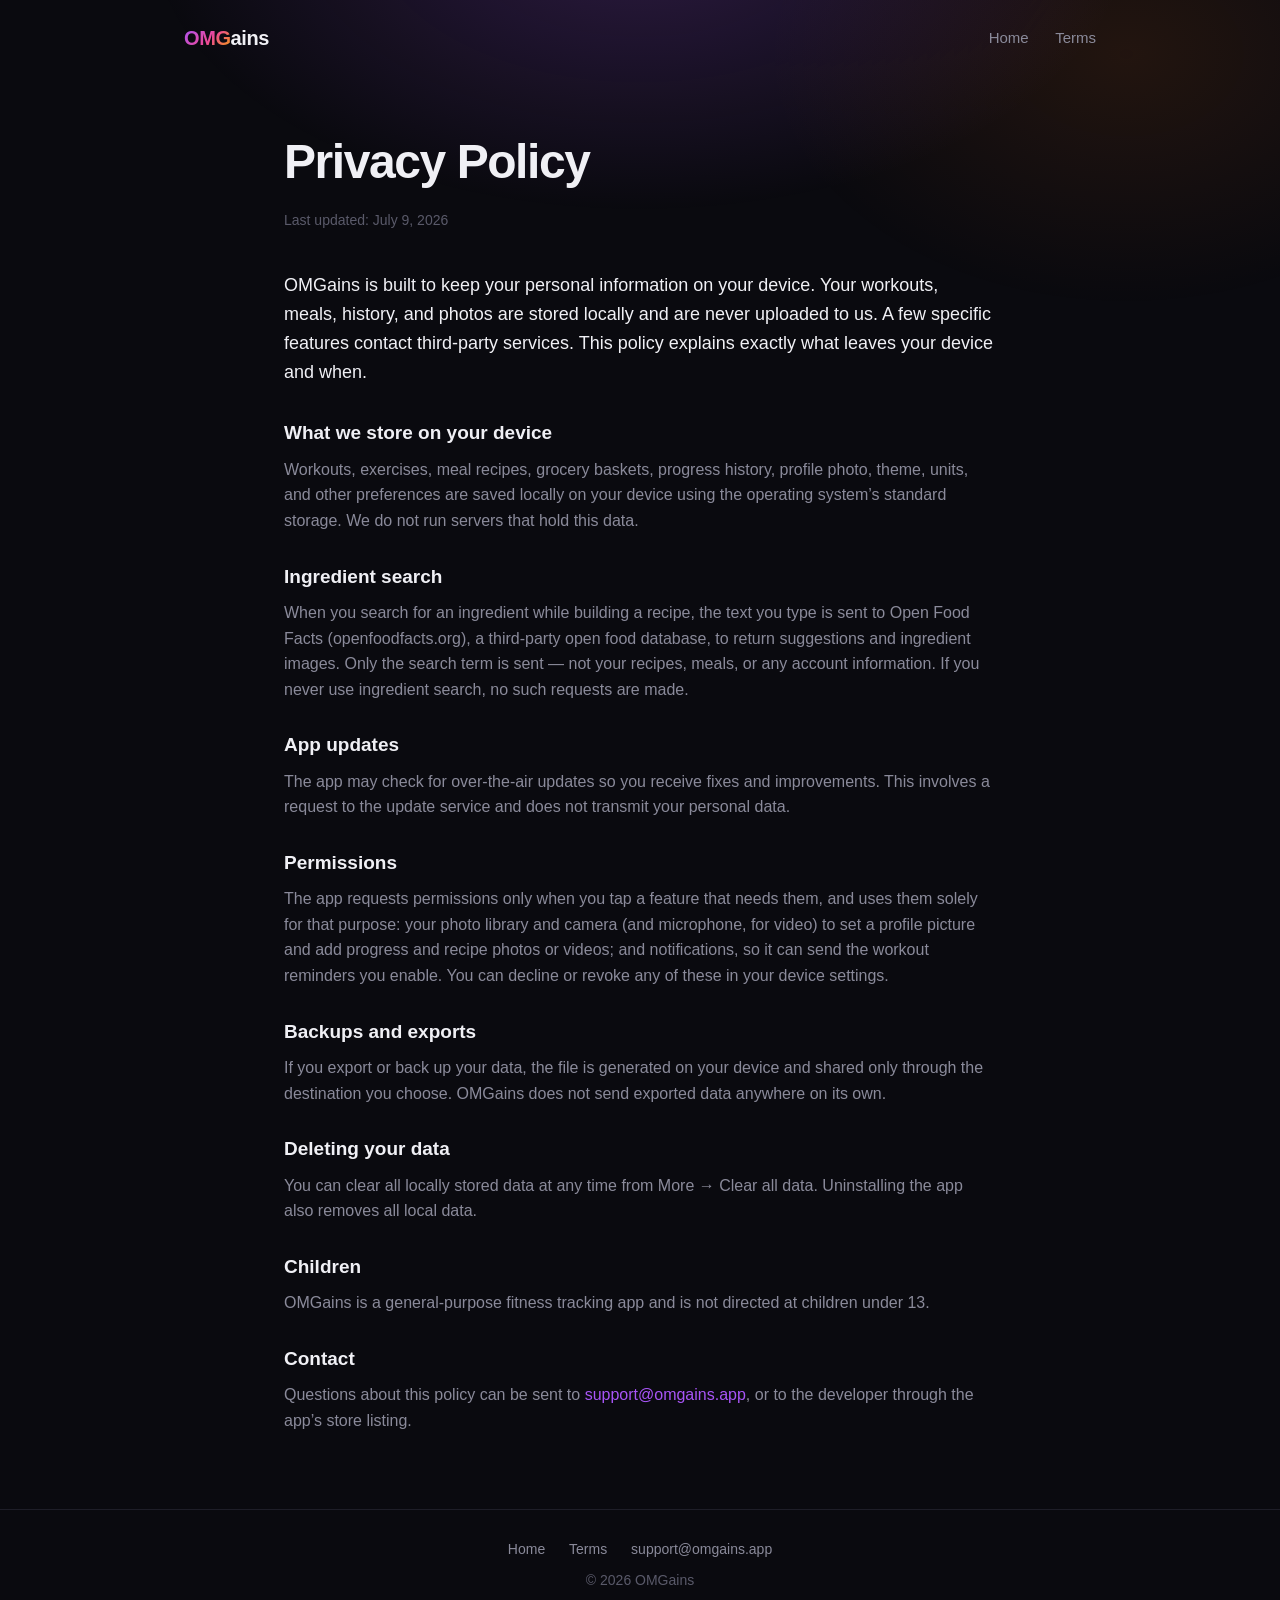
==== privacy.html @ 416c372e "Add OMGains website for GitHub Pages hosting Static site (home, privacy, terms, support) copied from" ====
<!doctype html>
<html lang="en">
<head>
  <meta charset="utf-8">
  <meta name="viewport" content="width=device-width, initial-scale=1">
  <title>Privacy Policy — OMGains</title>
  <meta name="description" content="How OMGains handles your data — in short, it stays on your device.">
  <link rel="icon" href="icon.png">
  <link rel="stylesheet" href="styles.css">
</head>
<body>
  <header class="site-header">
    <a class="brand" href="index.html"><span class="omg">OMG</span>ains</a>
    <nav class="nav">
      <a href="index.html">Home</a>
      <a href="terms.html">Terms</a>
    </nav>
  </header>

  <main class="legal">
    <h1>Privacy Policy</h1>
    <p class="updated">Last updated: July 9, 2026</p>

    <p class="lede">OMGains is built to keep your personal information on your device. Your workouts, meals, history, and photos are stored locally and are never uploaded to us. A few specific features contact third-party services. This policy explains exactly what leaves your device and when.</p>

    <section>
      <h2>What we store on your device</h2>
      <p>Workouts, exercises, meal recipes, grocery baskets, progress history, profile photo, theme, units, and other preferences are saved locally on your device using the operating system’s standard storage. We do not run servers that hold this data.</p>
    </section>

    <section>
      <h2>Ingredient search</h2>
      <p>When you search for an ingredient while building a recipe, the text you type is sent to Open Food Facts (openfoodfacts.org), a third-party open food database, to return suggestions and ingredient images. Only the search term is sent — not your recipes, meals, or any account information. If you never use ingredient search, no such requests are made.</p>
    </section>

    <section>
      <h2>App updates</h2>
      <p>The app may check for over-the-air updates so you receive fixes and improvements. This involves a request to the update service and does not transmit your personal data.</p>
    </section>

    <section>
      <h2>Permissions</h2>
      <p>The app requests permissions only when you tap a feature that needs them, and uses them solely for that purpose: your photo library and camera (and microphone, for video) to set a profile picture and add progress and recipe photos or videos; and notifications, so it can send the workout reminders you enable. You can decline or revoke any of these in your device settings.</p>
    </section>

    <section>
      <h2>Backups and exports</h2>
      <p>If you export or back up your data, the file is generated on your device and shared only through the destination you choose. OMGains does not send exported data anywhere on its own.</p>
    </section>

    <section>
      <h2>Deleting your data</h2>
      <p>You can clear all locally stored data at any time from More → Clear all data. Uninstalling the app also removes all local data.</p>
    </section>

    <section>
      <h2>Children</h2>
      <p>OMGains is a general-purpose fitness tracking app and is not directed at children under 13.</p>
    </section>

    <section>
      <h2>Contact</h2>
      <p>Questions about this policy can be sent to <a href="mailto:support@omgains.app">support@omgains.app</a>, or to the developer through the app’s store listing.</p>
    </section>
  </main>

  <footer class="site-footer">
    <div class="foot-links">
      <a href="index.html">Home</a>
      <a href="terms.html">Terms</a>
      <a href="mailto:support@omgains.app">support@omgains.app</a>
    </div>
    © 2026 OMGains
  </footer>
</body>
</html>
---- styles.css ----
/* OMGains — omgains.app
   Shared styles for the marketing + legal pages.
   Palette mirrors the app (src/theme/palettes.ts): dark #0a0a0f,
   purple accent #a855f7, and the "fire" amber #f59e0b. */

:root {
  --bg: #0a0a0f;
  --surface: #111118;
  --surface-2: #18181f;
  --border: #2a2a35;
  --border-light: #1e1e28;
  --text: #f0f0f5;
  --muted: #8a8a9a;
  --dim: #5a5a6a;
  --accent: #a855f7;
  --accent-deep: #7c3aed;
  --pink: #ec4899;
  --amber: #f59e0b;
  --radius: 18px;
  --maxw: 960px;
  --font: -apple-system, BlinkMacSystemFont, "Segoe UI", Roboto, Helvetica, Arial, sans-serif;
}

* { box-sizing: border-box; }
html { -webkit-text-size-adjust: 100%; }

body {
  margin: 0;
  background: var(--bg);
  color: var(--text);
  font-family: var(--font);
  line-height: 1.6;
  -webkit-font-smoothing: antialiased;
  text-rendering: optimizeLegibility;
}

/* ambient glow behind everything */
body::before {
  content: "";
  position: fixed;
  inset: 0;
  z-index: -1;
  pointer-events: none;
  background:
    radial-gradient(55% 45% at 50% -8%, rgba(168, 85, 247, 0.22), transparent 70%),
    radial-gradient(40% 40% at 88% 6%, rgba(249, 115, 22, 0.10), transparent 70%);
}

a { color: var(--accent); text-decoration: none; }
a:hover { text-decoration: underline; }

.wrap { max-width: var(--maxw); margin: 0 auto; padding: 0 24px; }

/* gradient wordmark accent for the "OMG" */
.omg {
  background: linear-gradient(135deg, var(--accent), var(--pink) 55%, var(--amber));
  -webkit-background-clip: text;
  background-clip: text;
  color: transparent;
}

/* ---------- header ---------- */
.site-header {
  display: flex;
  align-items: center;
  justify-content: space-between;
  max-width: var(--maxw);
  margin: 0 auto;
  padding: 22px 24px;
}
.brand {
  font-weight: 800;
  font-size: 20px;
  letter-spacing: -0.02em;
  color: var(--text);
}
a.brand:hover { text-decoration: none; }
.nav a {
  color: var(--muted);
  margin-left: 22px;
  font-size: 15px;
  font-weight: 500;
}
.nav a:hover { color: var(--text); text-decoration: none; }

/* ---------- hero ---------- */
.hero { text-align: center; padding: 64px 24px 40px; }
.app-icon {
  width: 96px;
  height: 96px;
  border-radius: 24px;
  margin: 0 auto 28px;
  display: block;
  border: 1px solid var(--border);
  box-shadow: 0 12px 44px rgba(168, 85, 247, 0.35);
}
.hero h1 {
  font-size: clamp(48px, 12vw, 92px);
  line-height: 0.95;
  margin: 0 0 20px;
  font-weight: 900;
  letter-spacing: -0.04em;
}
.tagline {
  font-size: clamp(17px, 2.4vw, 21px);
  color: var(--muted);
  max-width: 560px;
  margin: 0 auto 36px;
}

/* ---------- store badges ---------- */
.badges {
  display: flex;
  gap: 14px;
  justify-content: center;
  flex-wrap: wrap;
}
.badge {
  display: inline-flex;
  align-items: center;
  gap: 10px;
  padding: 12px 20px;
  border-radius: 14px;
  background: var(--surface-2);
  border: 1px solid var(--border);
  color: var(--text);
  font-weight: 600;
  font-size: 15px;
}
.badge small { display: block; font-size: 11px; color: var(--muted); font-weight: 500; }
.coming { color: var(--dim); font-size: 13px; margin-top: 16px; }

/* ---------- feature grid ---------- */
.features {
  display: grid;
  grid-template-columns: repeat(auto-fit, minmax(240px, 1fr));
  gap: 16px;
  padding: 40px 0 56px;
}
.card {
  background: var(--surface);
  border: 1px solid var(--border-light);
  border-radius: var(--radius);
  padding: 24px;
}
.card .ico { font-size: 26px; margin-bottom: 12px; }
.card h3 { margin: 0 0 6px; font-size: 17px; font-weight: 700; }
.card p { margin: 0; color: var(--muted); font-size: 15px; }

/* ---------- legal pages ---------- */
.legal { max-width: 760px; margin: 0 auto; padding: 48px 24px 8px; }
.legal h1 {
  font-size: clamp(32px, 7vw, 48px);
  font-weight: 900;
  letter-spacing: -0.03em;
  margin: 0 0 8px;
}
.legal .updated { color: var(--dim); font-size: 14px; margin: 0 0 40px; }
.legal .lede { font-size: 18px; color: var(--text); margin: 0 0 32px; }
.legal section { margin-bottom: 28px; }
.legal h2 { font-size: 19px; font-weight: 700; margin: 0 0 8px; color: var(--text); }
.legal p { margin: 0; color: var(--muted); }

/* ---------- footer ---------- */
.site-footer {
  border-top: 1px solid var(--border-light);
  margin-top: 40px;
  padding: 28px 24px 40px;
  text-align: center;
  color: var(--dim);
  font-size: 14px;
}
.site-footer .foot-links { margin-bottom: 8px; }
.site-footer .foot-links a { color: var(--muted); margin: 0 10px; }
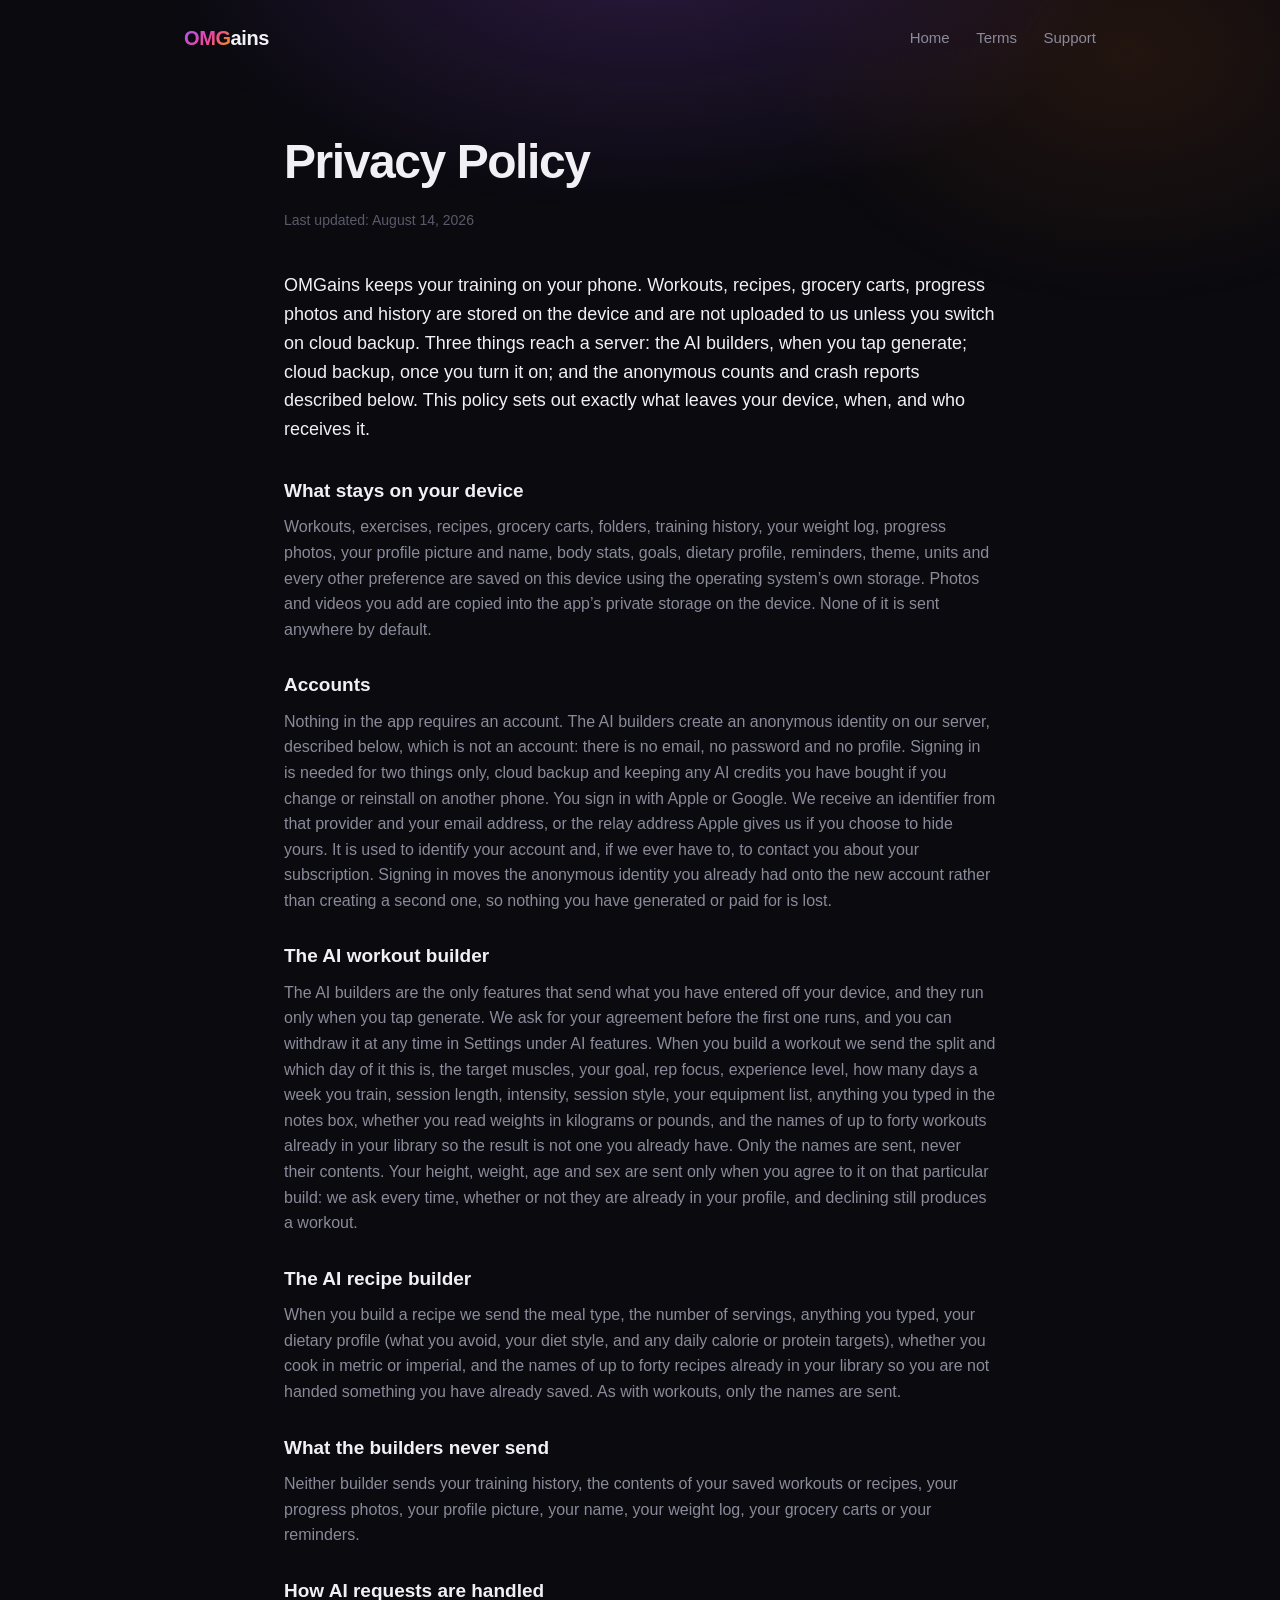
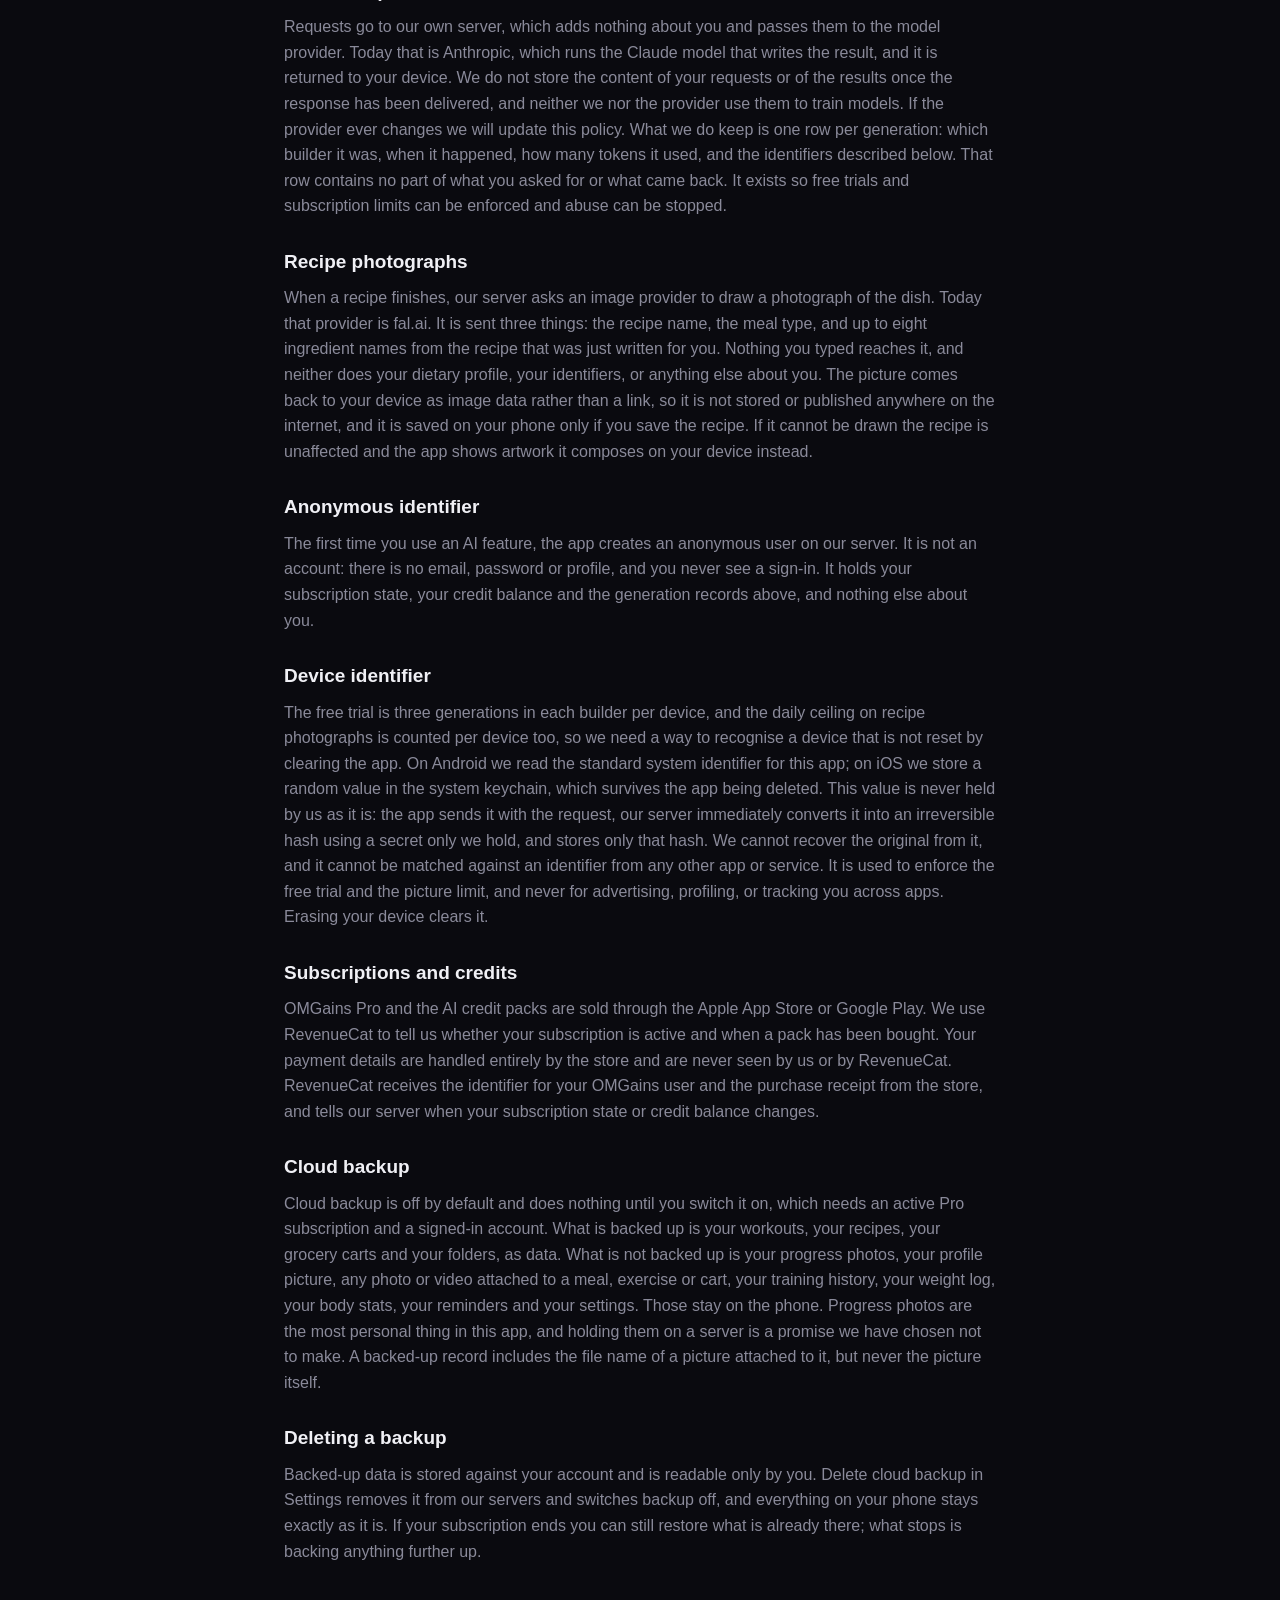
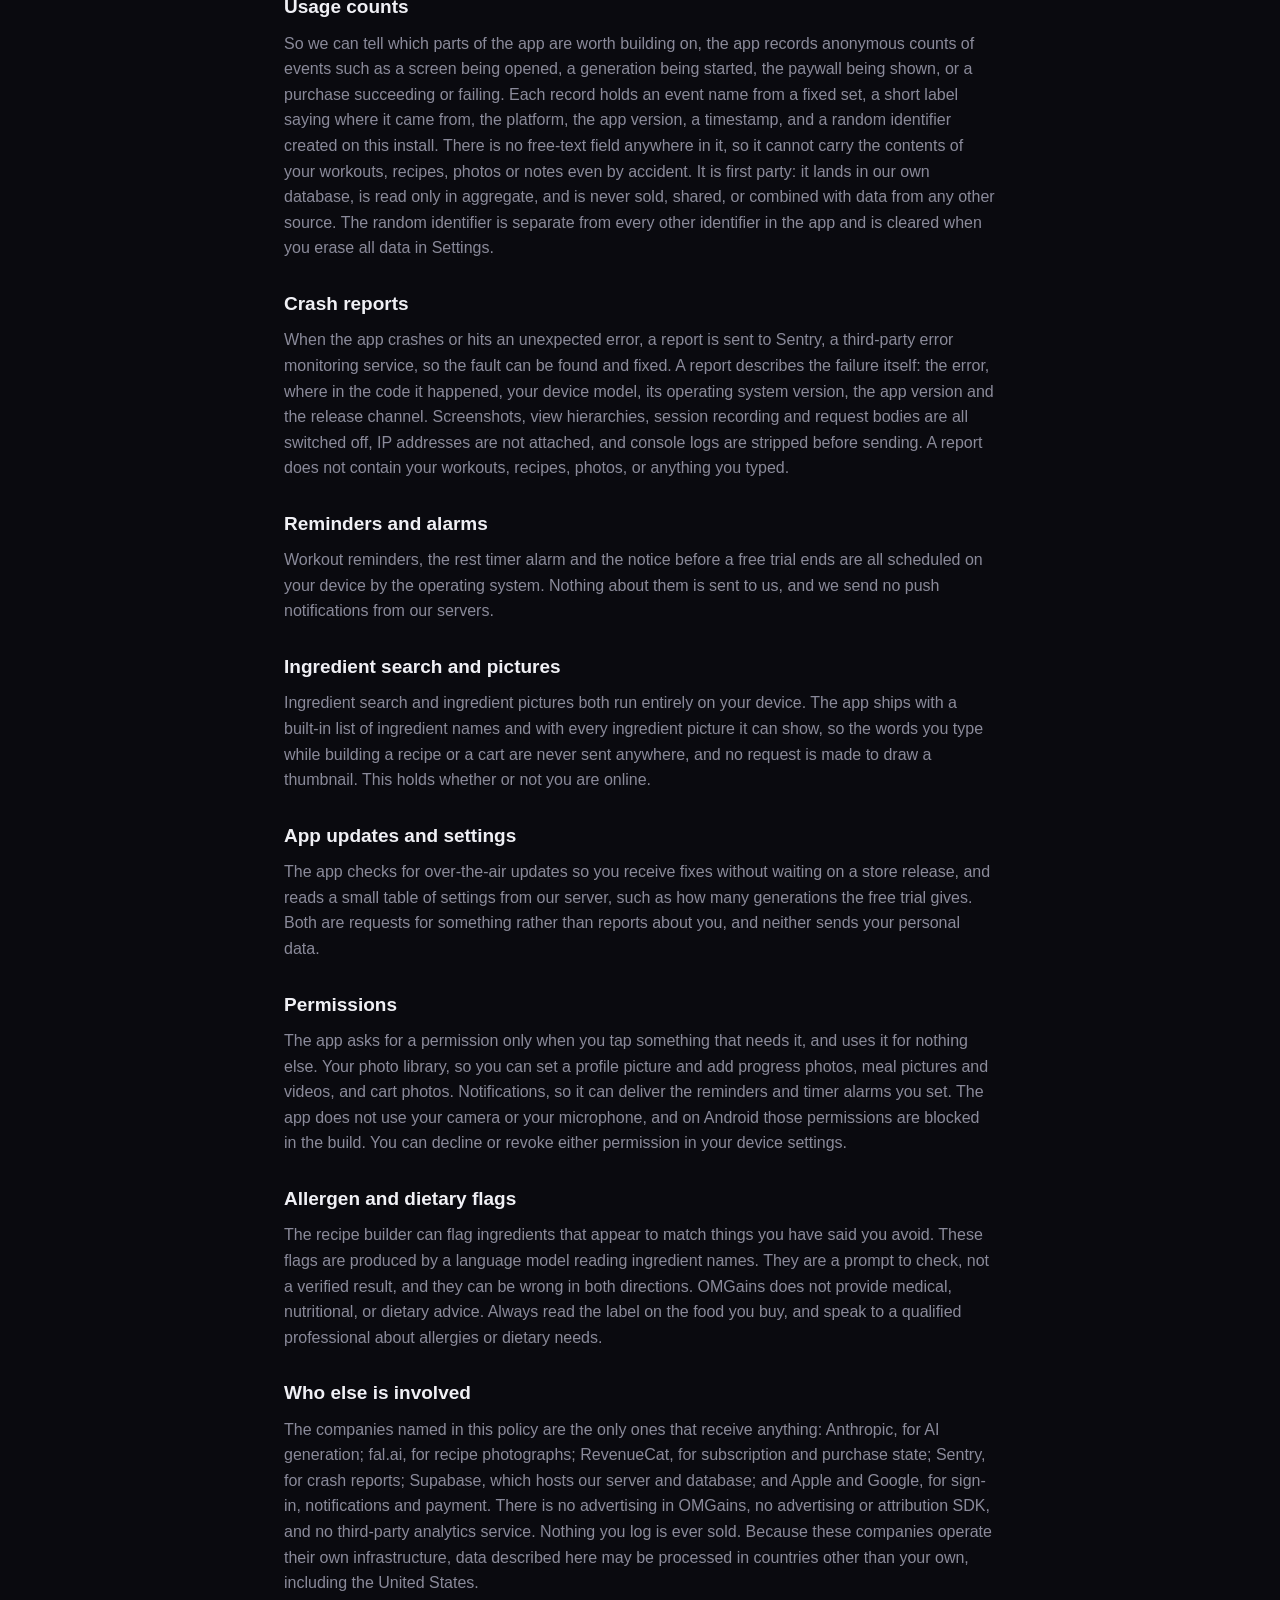
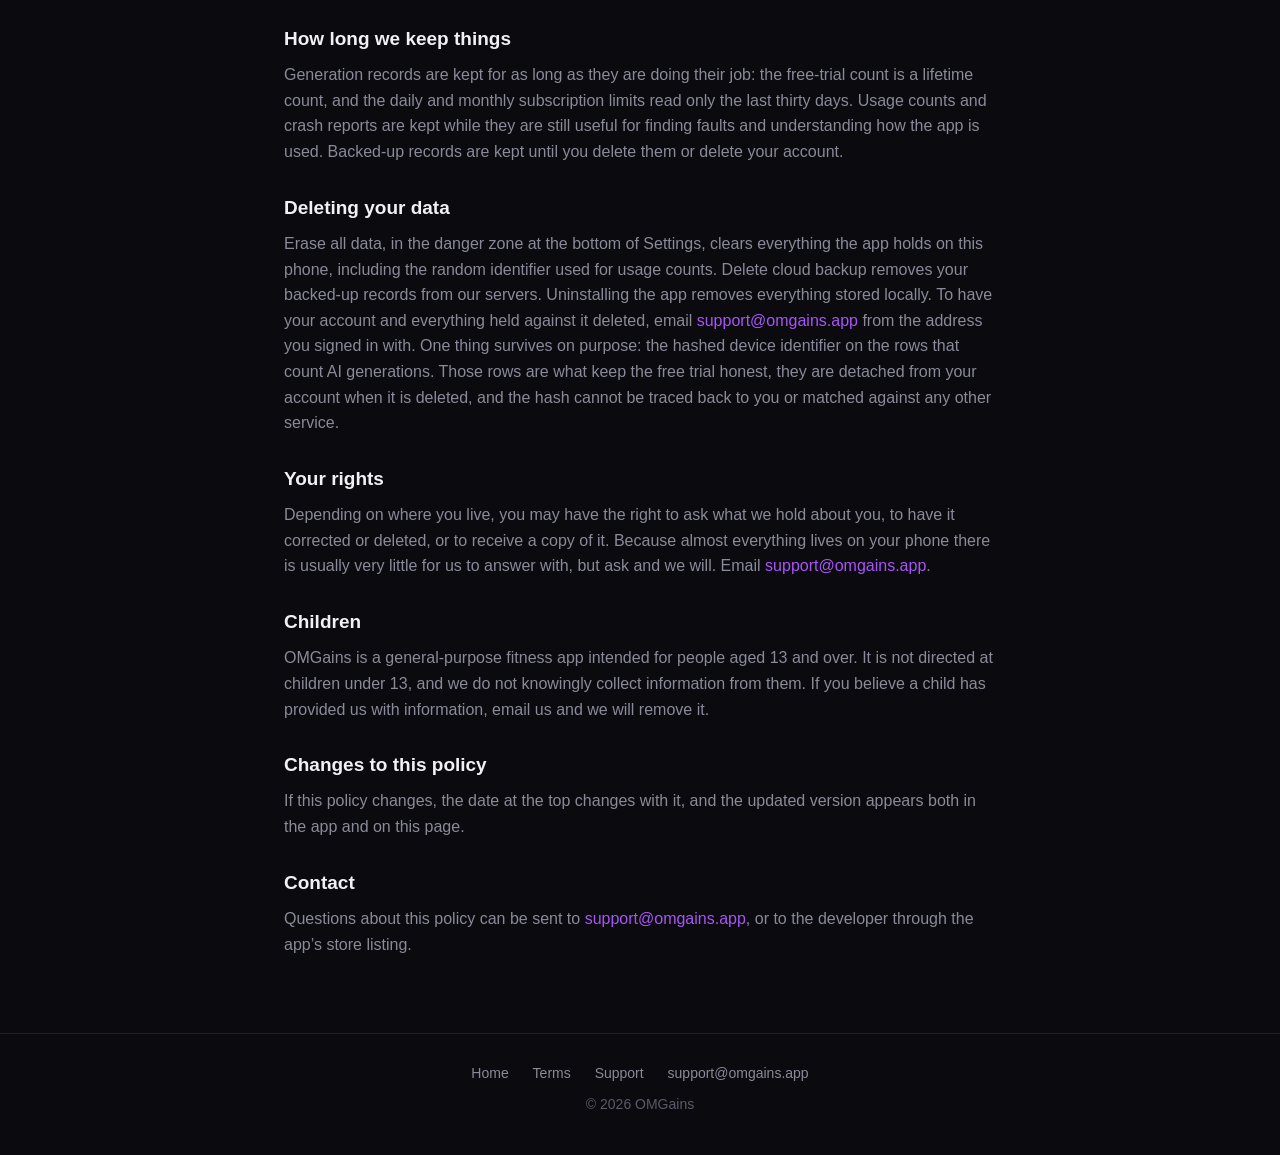
==== commit 2f7a68f8: "docs: rewrite privacy policy and terms to match the shipped app The policies on the site predated AI" ====
--- a/privacy.html
+++ b/privacy.html
@@ -4,7 +4,7 @@
   <meta charset="utf-8">
   <meta name="viewport" content="width=device-width, initial-scale=1">
   <title>Privacy Policy — OMGains</title>
-  <meta name="description" content="How OMGains handles your data — in short, it stays on your device.">
+  <meta name="description" content="How OMGains handles your data — what stays on your device, what leaves it, and who receives it.">
   <link rel="icon" href="icon.png">
   <link rel="stylesheet" href="styles.css">
 </head>
@@ -14,48 +14,139 @@
     <nav class="nav">
       <a href="index.html">Home</a>
       <a href="terms.html">Terms</a>
+      <a href="support.html">Support</a>
     </nav>
   </header>
 
   <main class="legal">
     <h1>Privacy Policy</h1>
-    <p class="updated">Last updated: July 9, 2026</p>
+    <p class="updated">Last updated: August 14, 2026</p>
 
-    <p class="lede">OMGains is built to keep your personal information on your device. Your workouts, meals, history, and photos are stored locally and are never uploaded to us. A few specific features contact third-party services. This policy explains exactly what leaves your device and when.</p>
+    <p class="lede">OMGains keeps your training on your phone. Workouts, recipes, grocery carts, progress photos and history are stored on the device and are not uploaded to us unless you switch on cloud backup. Three things reach a server: the AI builders, when you tap generate; cloud backup, once you turn it on; and the anonymous counts and crash reports described below. This policy sets out exactly what leaves your device, when, and who receives it.</p>
 
     <section>
-      <h2>What we store on your device</h2>
-      <p>Workouts, exercises, meal recipes, grocery baskets, progress history, profile photo, theme, units, and other preferences are saved locally on your device using the operating system’s standard storage. We do not run servers that hold this data.</p>
+      <h2>What stays on your device</h2>
+      <p>Workouts, exercises, recipes, grocery carts, folders, training history, your weight log, progress photos, your profile picture and name, body stats, goals, dietary profile, reminders, theme, units and every other preference are saved on this device using the operating system’s own storage. Photos and videos you add are copied into the app’s private storage on the device. None of it is sent anywhere by default.</p>
     </section>
 
     <section>
-      <h2>Ingredient search</h2>
-      <p>When you search for an ingredient while building a recipe, the text you type is sent to Open Food Facts (openfoodfacts.org), a third-party open food database, to return suggestions and ingredient images. Only the search term is sent — not your recipes, meals, or any account information. If you never use ingredient search, no such requests are made.</p>
+      <h2>Accounts</h2>
+      <p>Nothing in the app requires an account. The AI builders create an anonymous identity on our server, described below, which is not an account: there is no email, no password and no profile. Signing in is needed for two things only, cloud backup and keeping any AI credits you have bought if you change or reinstall on another phone. You sign in with Apple or Google. We receive an identifier from that provider and your email address, or the relay address Apple gives us if you choose to hide yours. It is used to identify your account and, if we ever have to, to contact you about your subscription. Signing in moves the anonymous identity you already had onto the new account rather than creating a second one, so nothing you have generated or paid for is lost.</p>
     </section>
 
     <section>
-      <h2>App updates</h2>
-      <p>The app may check for over-the-air updates so you receive fixes and improvements. This involves a request to the update service and does not transmit your personal data.</p>
+      <h2>The AI workout builder</h2>
+      <p>The AI builders are the only features that send what you have entered off your device, and they run only when you tap generate. We ask for your agreement before the first one runs, and you can withdraw it at any time in Settings under AI features. When you build a workout we send the split and which day of it this is, the target muscles, your goal, rep focus, experience level, how many days a week you train, session length, intensity, session style, your equipment list, anything you typed in the notes box, whether you read weights in kilograms or pounds, and the names of up to forty workouts already in your library so the result is not one you already have. Only the names are sent, never their contents. Your height, weight, age and sex are sent only when you agree to it on that particular build: we ask every time, whether or not they are already in your profile, and declining still produces a workout.</p>
+    </section>
+
+    <section>
+      <h2>The AI recipe builder</h2>
+      <p>When you build a recipe we send the meal type, the number of servings, anything you typed, your dietary profile (what you avoid, your diet style, and any daily calorie or protein targets), whether you cook in metric or imperial, and the names of up to forty recipes already in your library so you are not handed something you have already saved. As with workouts, only the names are sent.</p>
+    </section>
+
+    <section>
+      <h2>What the builders never send</h2>
+      <p>Neither builder sends your training history, the contents of your saved workouts or recipes, your progress photos, your profile picture, your name, your weight log, your grocery carts or your reminders.</p>
+    </section>
+
+    <section>
+      <h2>How AI requests are handled</h2>
+      <p>Requests go to our own server, which adds nothing about you and passes them to the model provider. Today that is Anthropic, which runs the Claude model that writes the result, and it is returned to your device. We do not store the content of your requests or of the results once the response has been delivered, and neither we nor the provider use them to train models. If the provider ever changes we will update this policy. What we do keep is one row per generation: which builder it was, when it happened, how many tokens it used, and the identifiers described below. That row contains no part of what you asked for or what came back. It exists so free trials and subscription limits can be enforced and abuse can be stopped.</p>
+    </section>
+
+    <section>
+      <h2>Recipe photographs</h2>
+      <p>When a recipe finishes, our server asks an image provider to draw a photograph of the dish. Today that provider is fal.ai. It is sent three things: the recipe name, the meal type, and up to eight ingredient names from the recipe that was just written for you. Nothing you typed reaches it, and neither does your dietary profile, your identifiers, or anything else about you. The picture comes back to your device as image data rather than a link, so it is not stored or published anywhere on the internet, and it is saved on your phone only if you save the recipe. If it cannot be drawn the recipe is unaffected and the app shows artwork it composes on your device instead.</p>
+    </section>
+
+    <section>
+      <h2>Anonymous identifier</h2>
+      <p>The first time you use an AI feature, the app creates an anonymous user on our server. It is not an account: there is no email, password or profile, and you never see a sign-in. It holds your subscription state, your credit balance and the generation records above, and nothing else about you.</p>
+    </section>
+
+    <section>
+      <h2>Device identifier</h2>
+      <p>The free trial is three generations in each builder per device, and the daily ceiling on recipe photographs is counted per device too, so we need a way to recognise a device that is not reset by clearing the app. On Android we read the standard system identifier for this app; on iOS we store a random value in the system keychain, which survives the app being deleted. This value is never held by us as it is: the app sends it with the request, our server immediately converts it into an irreversible hash using a secret only we hold, and stores only that hash. We cannot recover the original from it, and it cannot be matched against an identifier from any other app or service. It is used to enforce the free trial and the picture limit, and never for advertising, profiling, or tracking you across apps. Erasing your device clears it.</p>
+    </section>
+
+    <section>
+      <h2>Subscriptions and credits</h2>
+      <p>OMGains Pro and the AI credit packs are sold through the Apple App Store or Google Play. We use RevenueCat to tell us whether your subscription is active and when a pack has been bought. Your payment details are handled entirely by the store and are never seen by us or by RevenueCat. RevenueCat receives the identifier for your OMGains user and the purchase receipt from the store, and tells our server when your subscription state or credit balance changes.</p>
+    </section>
+
+    <section>
+      <h2>Cloud backup</h2>
+      <p>Cloud backup is off by default and does nothing until you switch it on, which needs an active Pro subscription and a signed-in account. What is backed up is your workouts, your recipes, your grocery carts and your folders, as data. What is not backed up is your progress photos, your profile picture, any photo or video attached to a meal, exercise or cart, your training history, your weight log, your body stats, your reminders and your settings. Those stay on the phone. Progress photos are the most personal thing in this app, and holding them on a server is a promise we have chosen not to make. A backed-up record includes the file name of a picture attached to it, but never the picture itself.</p>
+    </section>
+
+    <section>
+      <h2>Deleting a backup</h2>
+      <p>Backed-up data is stored against your account and is readable only by you. Delete cloud backup in Settings removes it from our servers and switches backup off, and everything on your phone stays exactly as it is. If your subscription ends you can still restore what is already there; what stops is backing anything further up.</p>
+    </section>
+
+    <section>
+      <h2>Usage counts</h2>
+      <p>So we can tell which parts of the app are worth building on, the app records anonymous counts of events such as a screen being opened, a generation being started, the paywall being shown, or a purchase succeeding or failing. Each record holds an event name from a fixed set, a short label saying where it came from, the platform, the app version, a timestamp, and a random identifier created on this install. There is no free-text field anywhere in it, so it cannot carry the contents of your workouts, recipes, photos or notes even by accident. It is first party: it lands in our own database, is read only in aggregate, and is never sold, shared, or combined with data from any other source. The random identifier is separate from every other identifier in the app and is cleared when you erase all data in Settings.</p>
+    </section>
+
+    <section>
+      <h2>Crash reports</h2>
+      <p>When the app crashes or hits an unexpected error, a report is sent to Sentry, a third-party error monitoring service, so the fault can be found and fixed. A report describes the failure itself: the error, where in the code it happened, your device model, its operating system version, the app version and the release channel. Screenshots, view hierarchies, session recording and request bodies are all switched off, IP addresses are not attached, and console logs are stripped before sending. A report does not contain your workouts, recipes, photos, or anything you typed.</p>
+    </section>
+
+    <section>
+      <h2>Reminders and alarms</h2>
+      <p>Workout reminders, the rest timer alarm and the notice before a free trial ends are all scheduled on your device by the operating system. Nothing about them is sent to us, and we send no push notifications from our servers.</p>
+    </section>
+
+    <section>
+      <h2>Ingredient search and pictures</h2>
+      <p>Ingredient search and ingredient pictures both run entirely on your device. The app ships with a built-in list of ingredient names and with every ingredient picture it can show, so the words you type while building a recipe or a cart are never sent anywhere, and no request is made to draw a thumbnail. This holds whether or not you are online.</p>
+    </section>
+
+    <section>
+      <h2>App updates and settings</h2>
+      <p>The app checks for over-the-air updates so you receive fixes without waiting on a store release, and reads a small table of settings from our server, such as how many generations the free trial gives. Both are requests for something rather than reports about you, and neither sends your personal data.</p>
     </section>
 
     <section>
       <h2>Permissions</h2>
-      <p>The app requests permissions only when you tap a feature that needs them, and uses them solely for that purpose: your photo library and camera (and microphone, for video) to set a profile picture and add progress and recipe photos or videos; and notifications, so it can send the workout reminders you enable. You can decline or revoke any of these in your device settings.</p>
+      <p>The app asks for a permission only when you tap something that needs it, and uses it for nothing else. Your photo library, so you can set a profile picture and add progress photos, meal pictures and videos, and cart photos. Notifications, so it can deliver the reminders and timer alarms you set. The app does not use your camera or your microphone, and on Android those permissions are blocked in the build. You can decline or revoke either permission in your device settings.</p>
     </section>
 
     <section>
-      <h2>Backups and exports</h2>
-      <p>If you export or back up your data, the file is generated on your device and shared only through the destination you choose. OMGains does not send exported data anywhere on its own.</p>
+      <h2>Allergen and dietary flags</h2>
+      <p>The recipe builder can flag ingredients that appear to match things you have said you avoid. These flags are produced by a language model reading ingredient names. They are a prompt to check, not a verified result, and they can be wrong in both directions. OMGains does not provide medical, nutritional, or dietary advice. Always read the label on the food you buy, and speak to a qualified professional about allergies or dietary needs.</p>
+    </section>
+
+    <section>
+      <h2>Who else is involved</h2>
+      <p>The companies named in this policy are the only ones that receive anything: Anthropic, for AI generation; fal.ai, for recipe photographs; RevenueCat, for subscription and purchase state; Sentry, for crash reports; Supabase, which hosts our server and database; and Apple and Google, for sign-in, notifications and payment. There is no advertising in OMGains, no advertising or attribution SDK, and no third-party analytics service. Nothing you log is ever sold. Because these companies operate their own infrastructure, data described here may be processed in countries other than your own, including the United States.</p>
+    </section>
+
+    <section>
+      <h2>How long we keep things</h2>
+      <p>Generation records are kept for as long as they are doing their job: the free-trial count is a lifetime count, and the daily and monthly subscription limits read only the last thirty days. Usage counts and crash reports are kept while they are still useful for finding faults and understanding how the app is used. Backed-up records are kept until you delete them or delete your account.</p>
     </section>
 
     <section>
       <h2>Deleting your data</h2>
-      <p>You can clear all locally stored data at any time from More → Clear all data. Uninstalling the app also removes all local data.</p>
+      <p>Erase all data, in the danger zone at the bottom of Settings, clears everything the app holds on this phone, including the random identifier used for usage counts. Delete cloud backup removes your backed-up records from our servers. Uninstalling the app removes everything stored locally. To have your account and everything held against it deleted, email <a href="mailto:support@omgains.app">support@omgains.app</a> from the address you signed in with. One thing survives on purpose: the hashed device identifier on the rows that count AI generations. Those rows are what keep the free trial honest, they are detached from your account when it is deleted, and the hash cannot be traced back to you or matched against any other service.</p>
+    </section>
+
+    <section>
+      <h2>Your rights</h2>
+      <p>Depending on where you live, you may have the right to ask what we hold about you, to have it corrected or deleted, or to receive a copy of it. Because almost everything lives on your phone there is usually very little for us to answer with, but ask and we will. Email <a href="mailto:support@omgains.app">support@omgains.app</a>.</p>
     </section>
 
     <section>
       <h2>Children</h2>
-      <p>OMGains is a general-purpose fitness tracking app and is not directed at children under 13.</p>
+      <p>OMGains is a general-purpose fitness app intended for people aged 13 and over. It is not directed at children under 13, and we do not knowingly collect information from them. If you believe a child has provided us with information, email us and we will remove it.</p>
+    </section>
+
+    <section>
+      <h2>Changes to this policy</h2>
+      <p>If this policy changes, the date at the top changes with it, and the updated version appears both in the app and on this page.</p>
     </section>
 
     <section>
@@ -68,6 +159,7 @@
     <div class="foot-links">
       <a href="index.html">Home</a>
       <a href="terms.html">Terms</a>
+      <a href="support.html">Support</a>
       <a href="mailto:support@omgains.app">support@omgains.app</a>
     </div>
     © 2026 OMGains
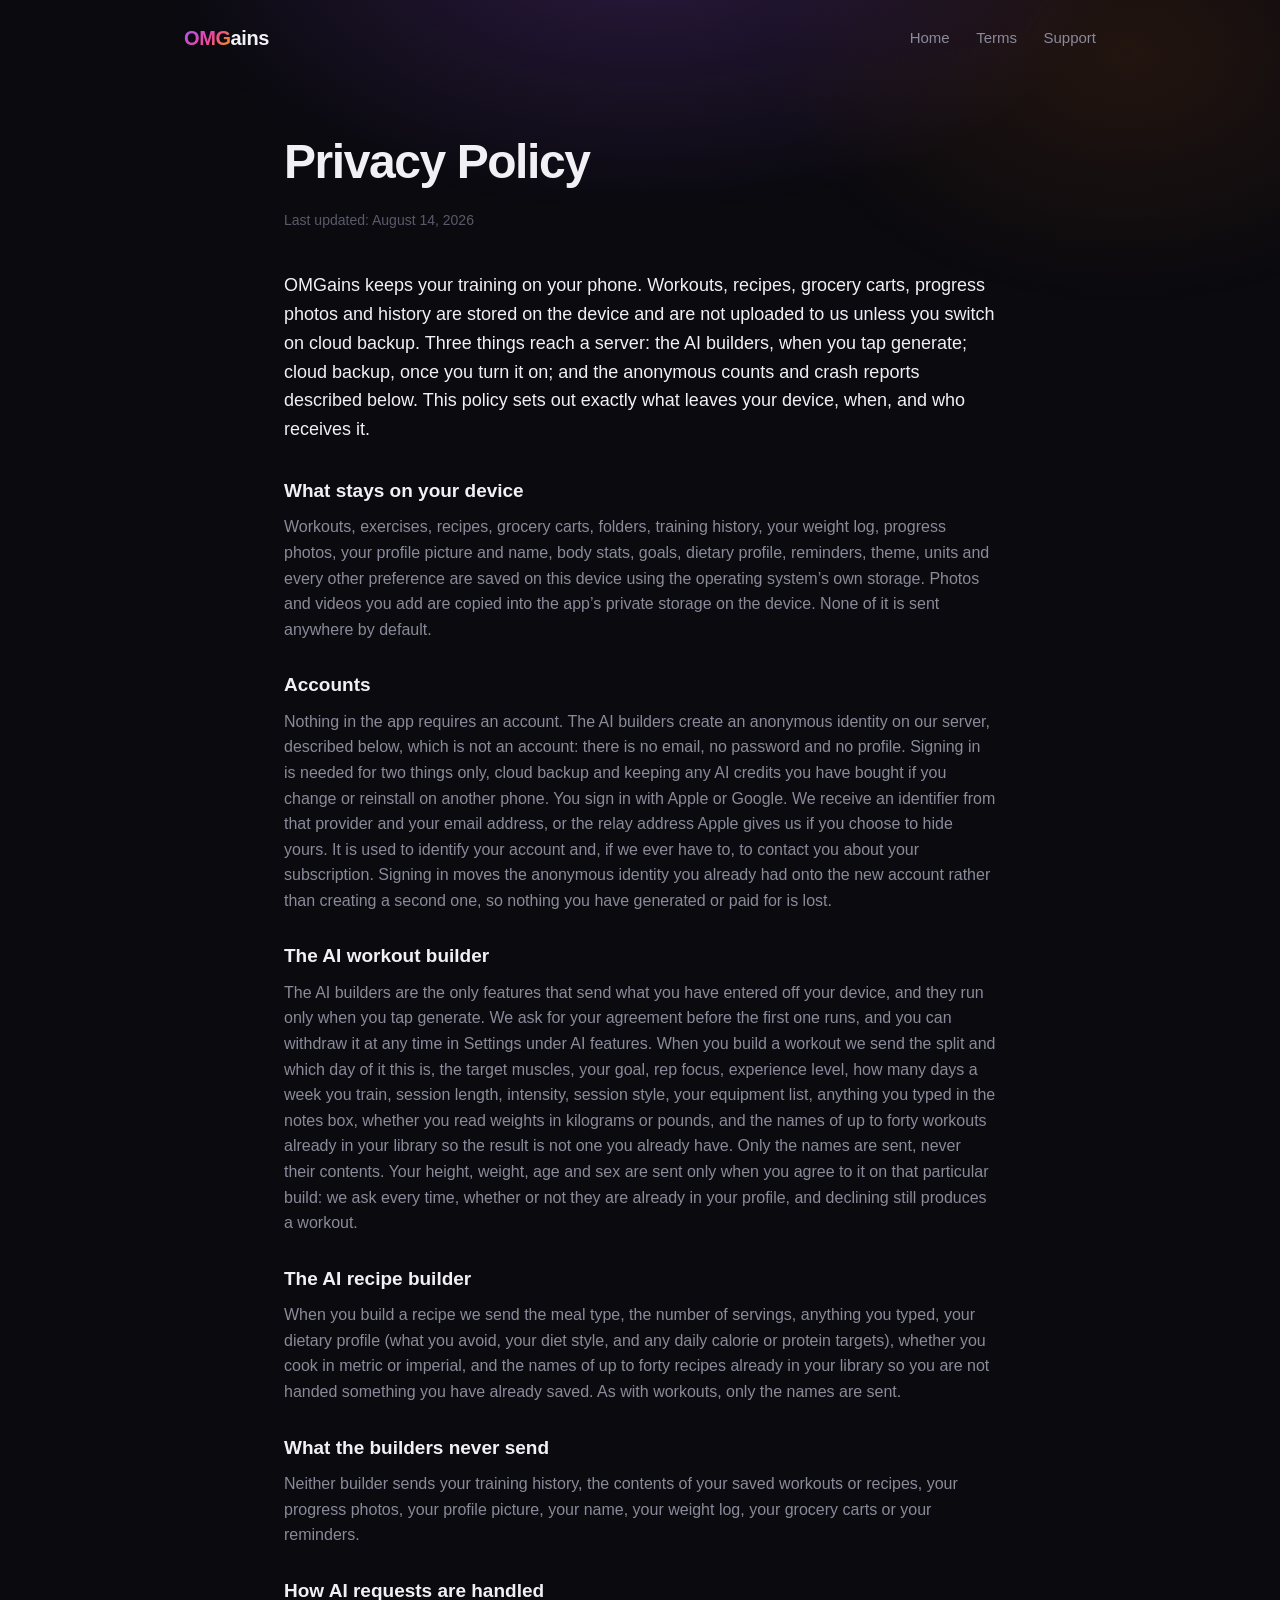
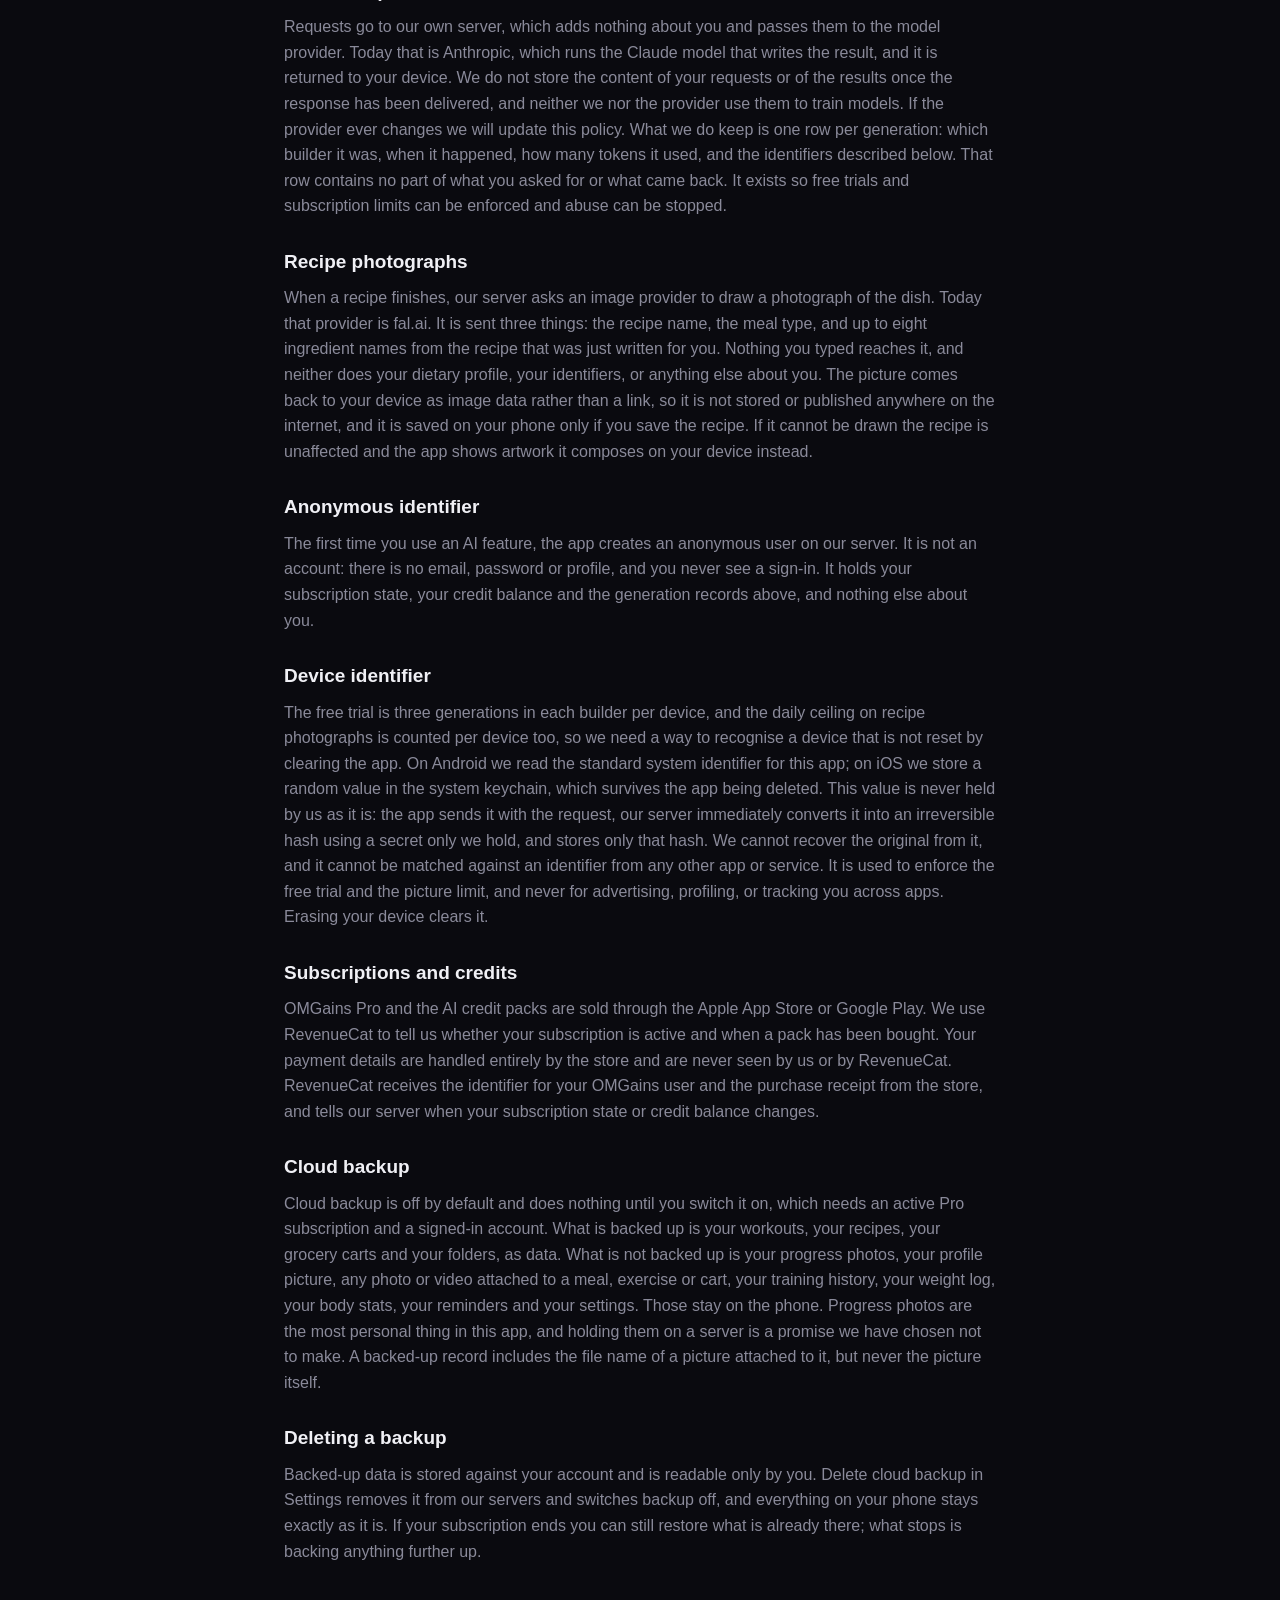
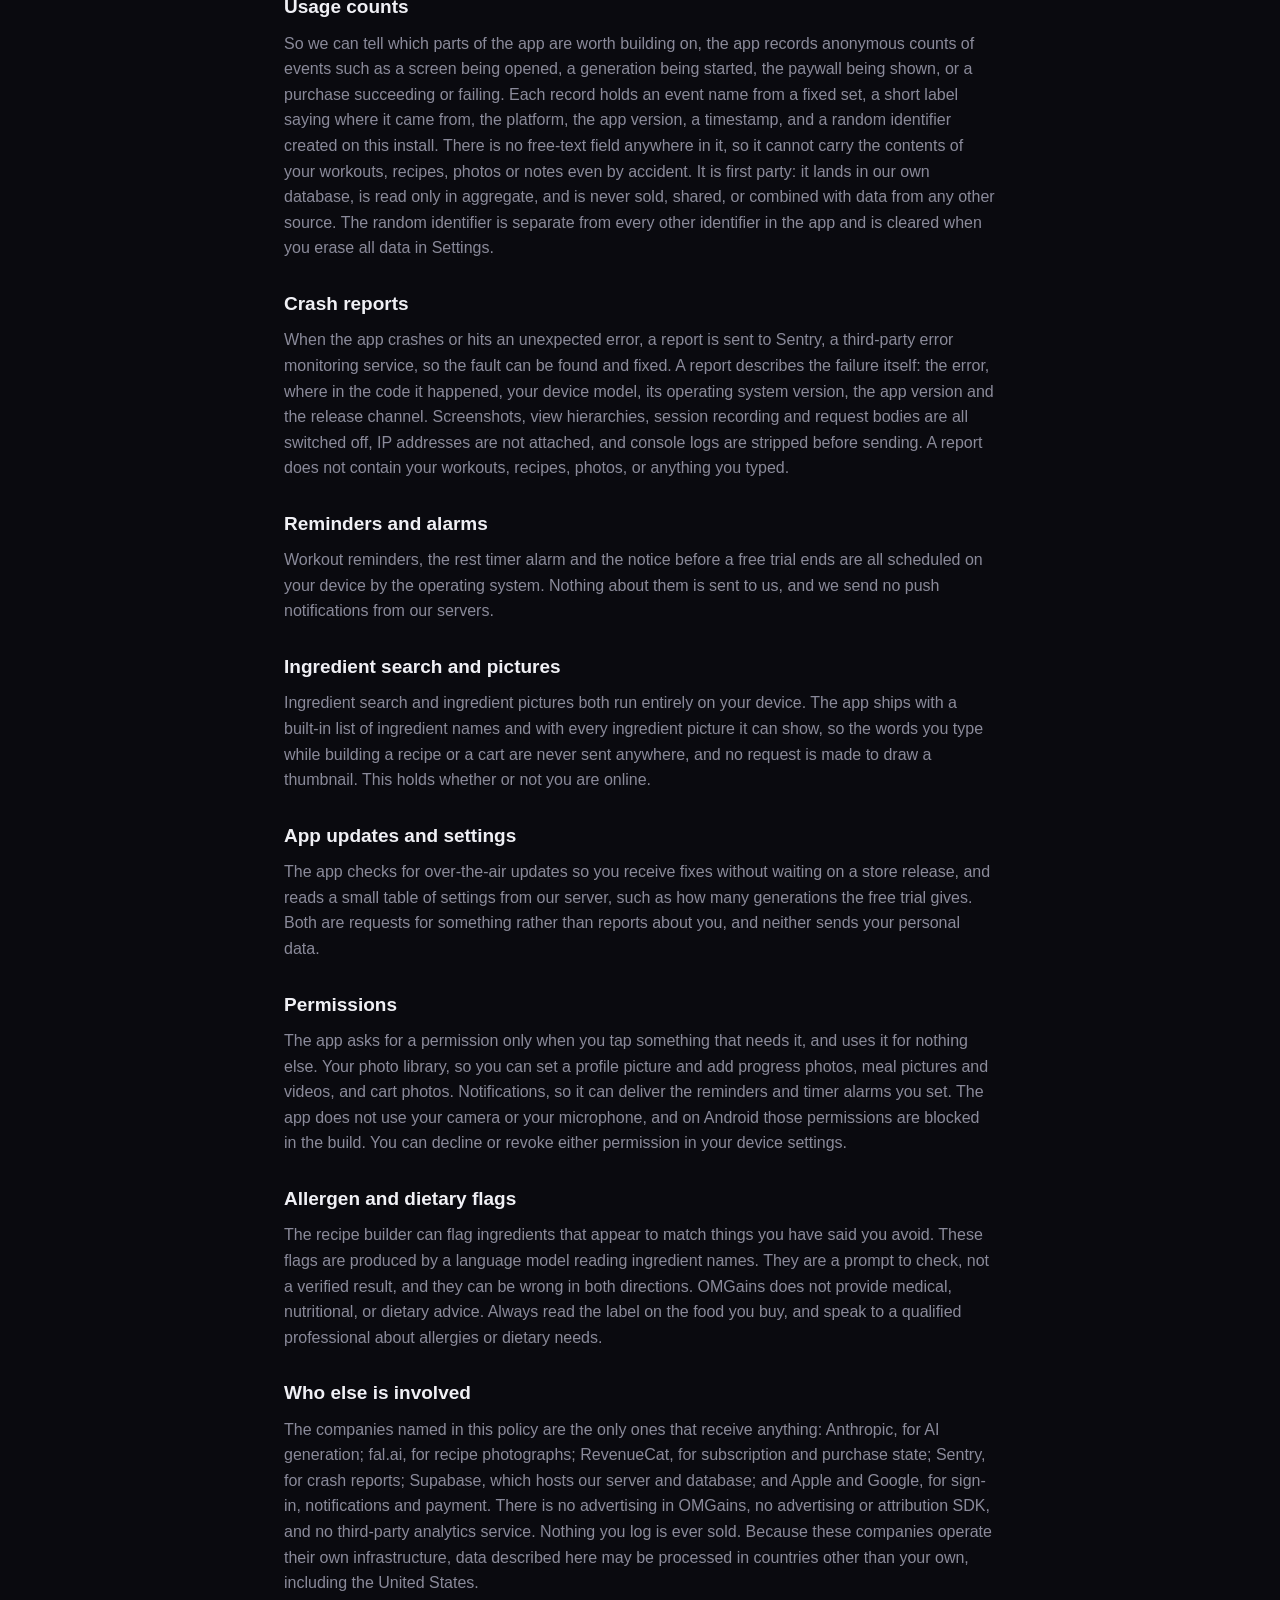
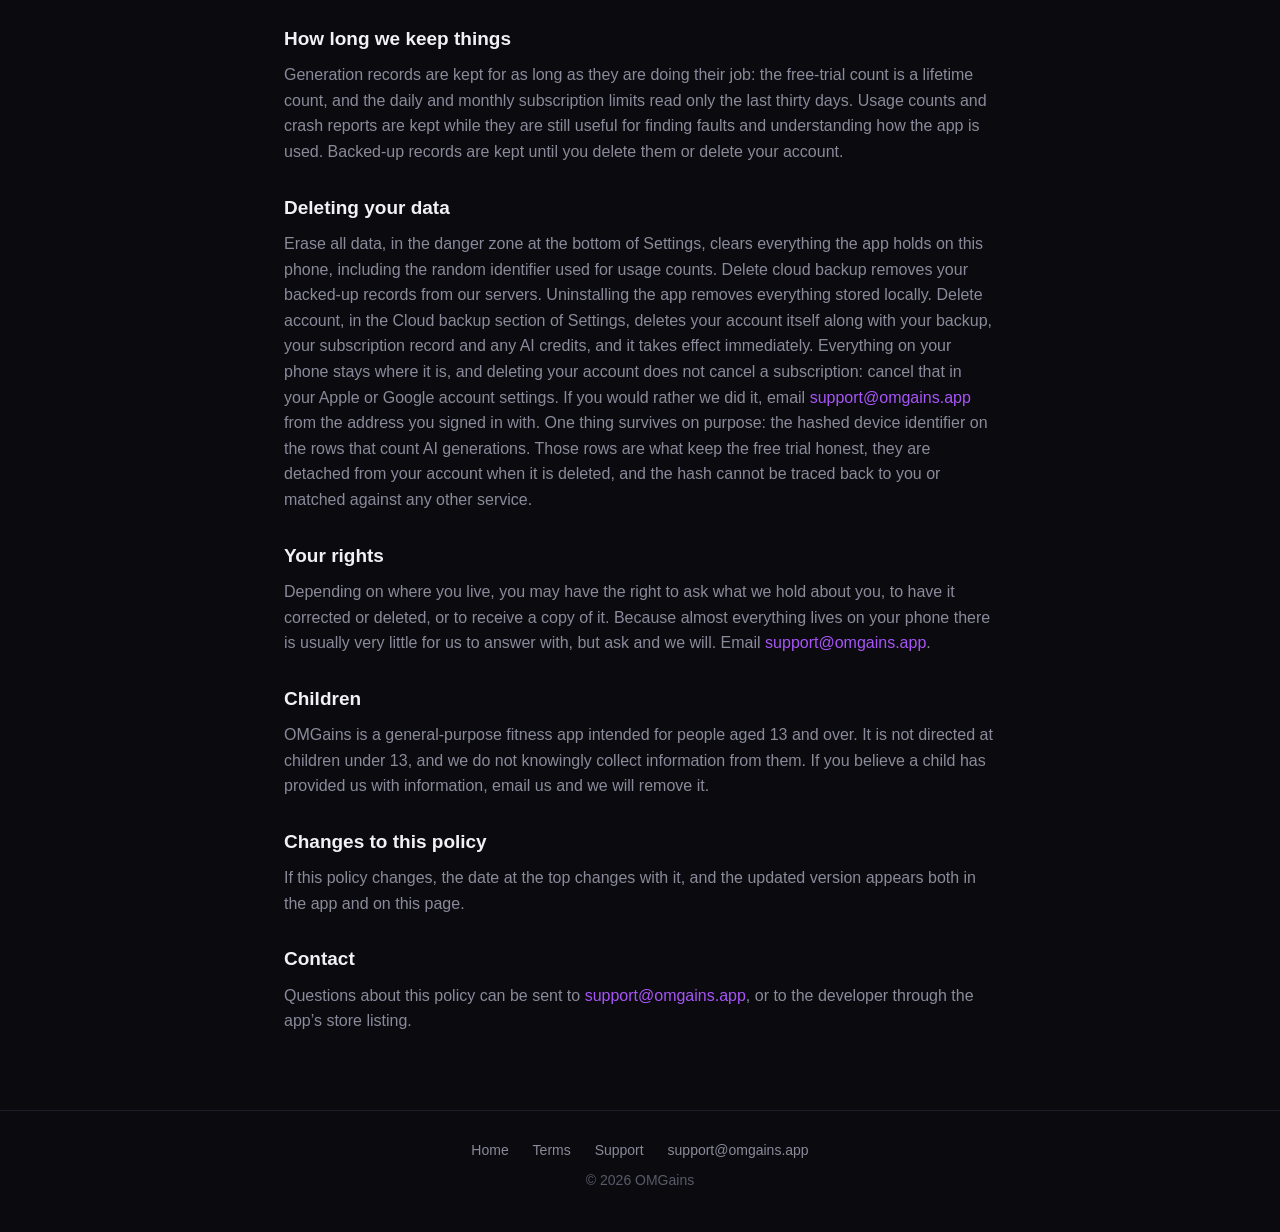
==== commit e1fe71b3: "docs: point account deletion at the in-app control The app now deletes accounts from Settings, under" ====
--- a/privacy.html
+++ b/privacy.html
@@ -131,7 +131,7 @@
 
     <section>
       <h2>Deleting your data</h2>
-      <p>Erase all data, in the danger zone at the bottom of Settings, clears everything the app holds on this phone, including the random identifier used for usage counts. Delete cloud backup removes your backed-up records from our servers. Uninstalling the app removes everything stored locally. To have your account and everything held against it deleted, email <a href="mailto:support@omgains.app">support@omgains.app</a> from the address you signed in with. One thing survives on purpose: the hashed device identifier on the rows that count AI generations. Those rows are what keep the free trial honest, they are detached from your account when it is deleted, and the hash cannot be traced back to you or matched against any other service.</p>
+      <p>Erase all data, in the danger zone at the bottom of Settings, clears everything the app holds on this phone, including the random identifier used for usage counts. Delete cloud backup removes your backed-up records from our servers. Uninstalling the app removes everything stored locally. Delete account, in the Cloud backup section of Settings, deletes your account itself along with your backup, your subscription record and any AI credits, and it takes effect immediately. Everything on your phone stays where it is, and deleting your account does not cancel a subscription: cancel that in your Apple or Google account settings. If you would rather we did it, email <a href="mailto:support@omgains.app">support@omgains.app</a> from the address you signed in with. One thing survives on purpose: the hashed device identifier on the rows that count AI generations. Those rows are what keep the free trial honest, they are detached from your account when it is deleted, and the hash cannot be traced back to you or matched against any other service.</p>
     </section>
 
     <section>
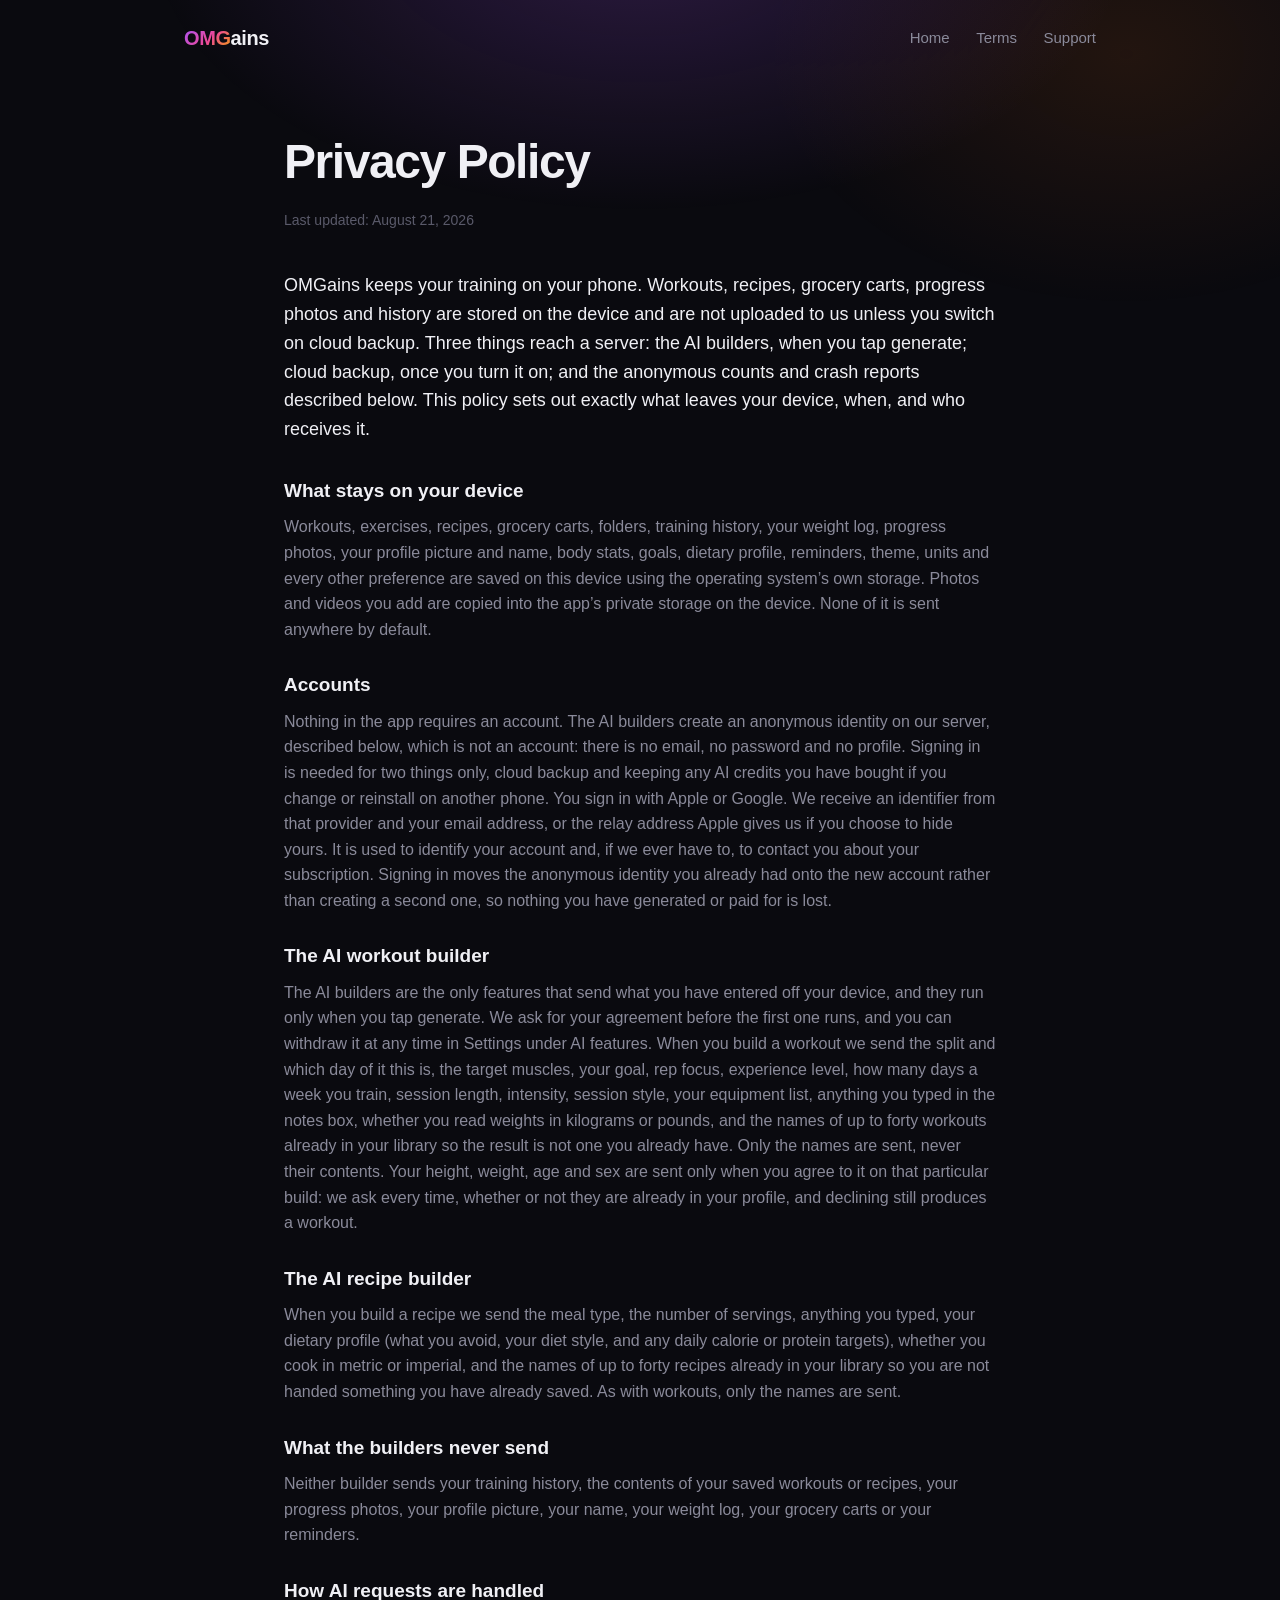
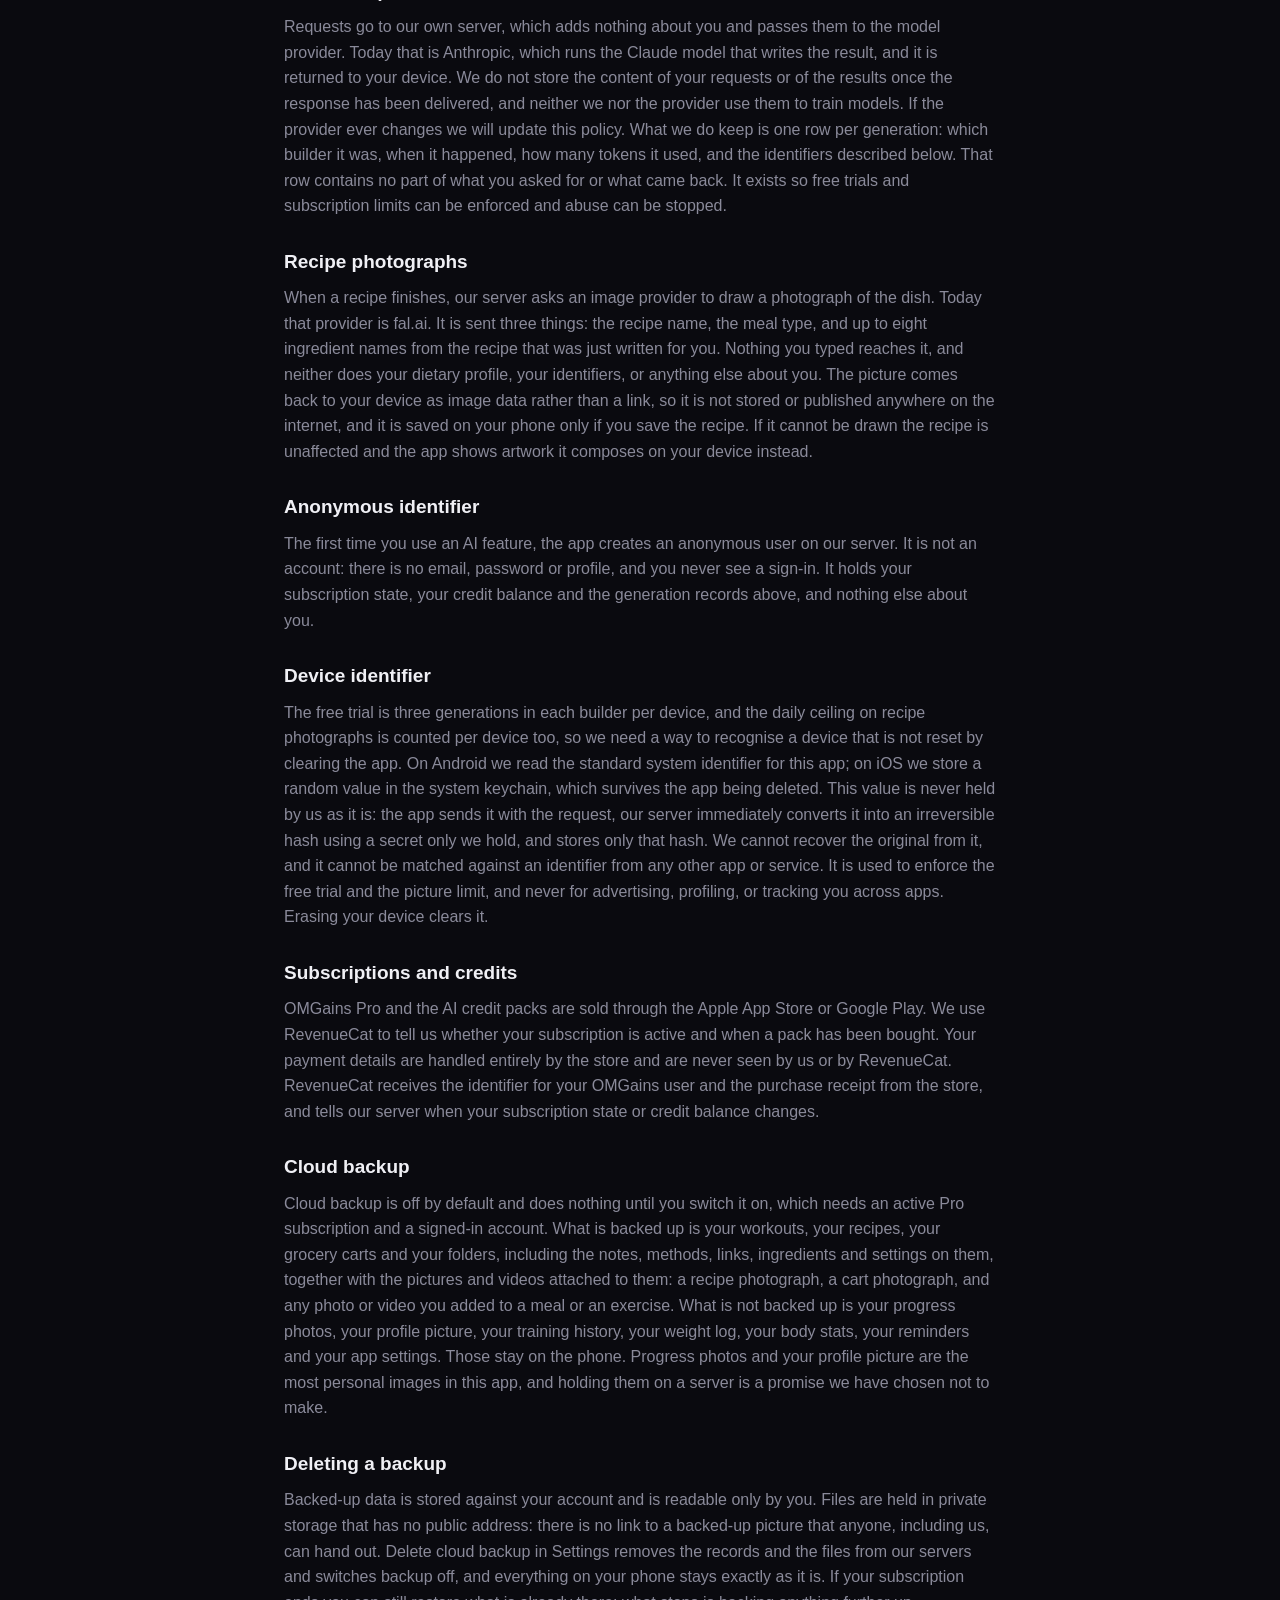
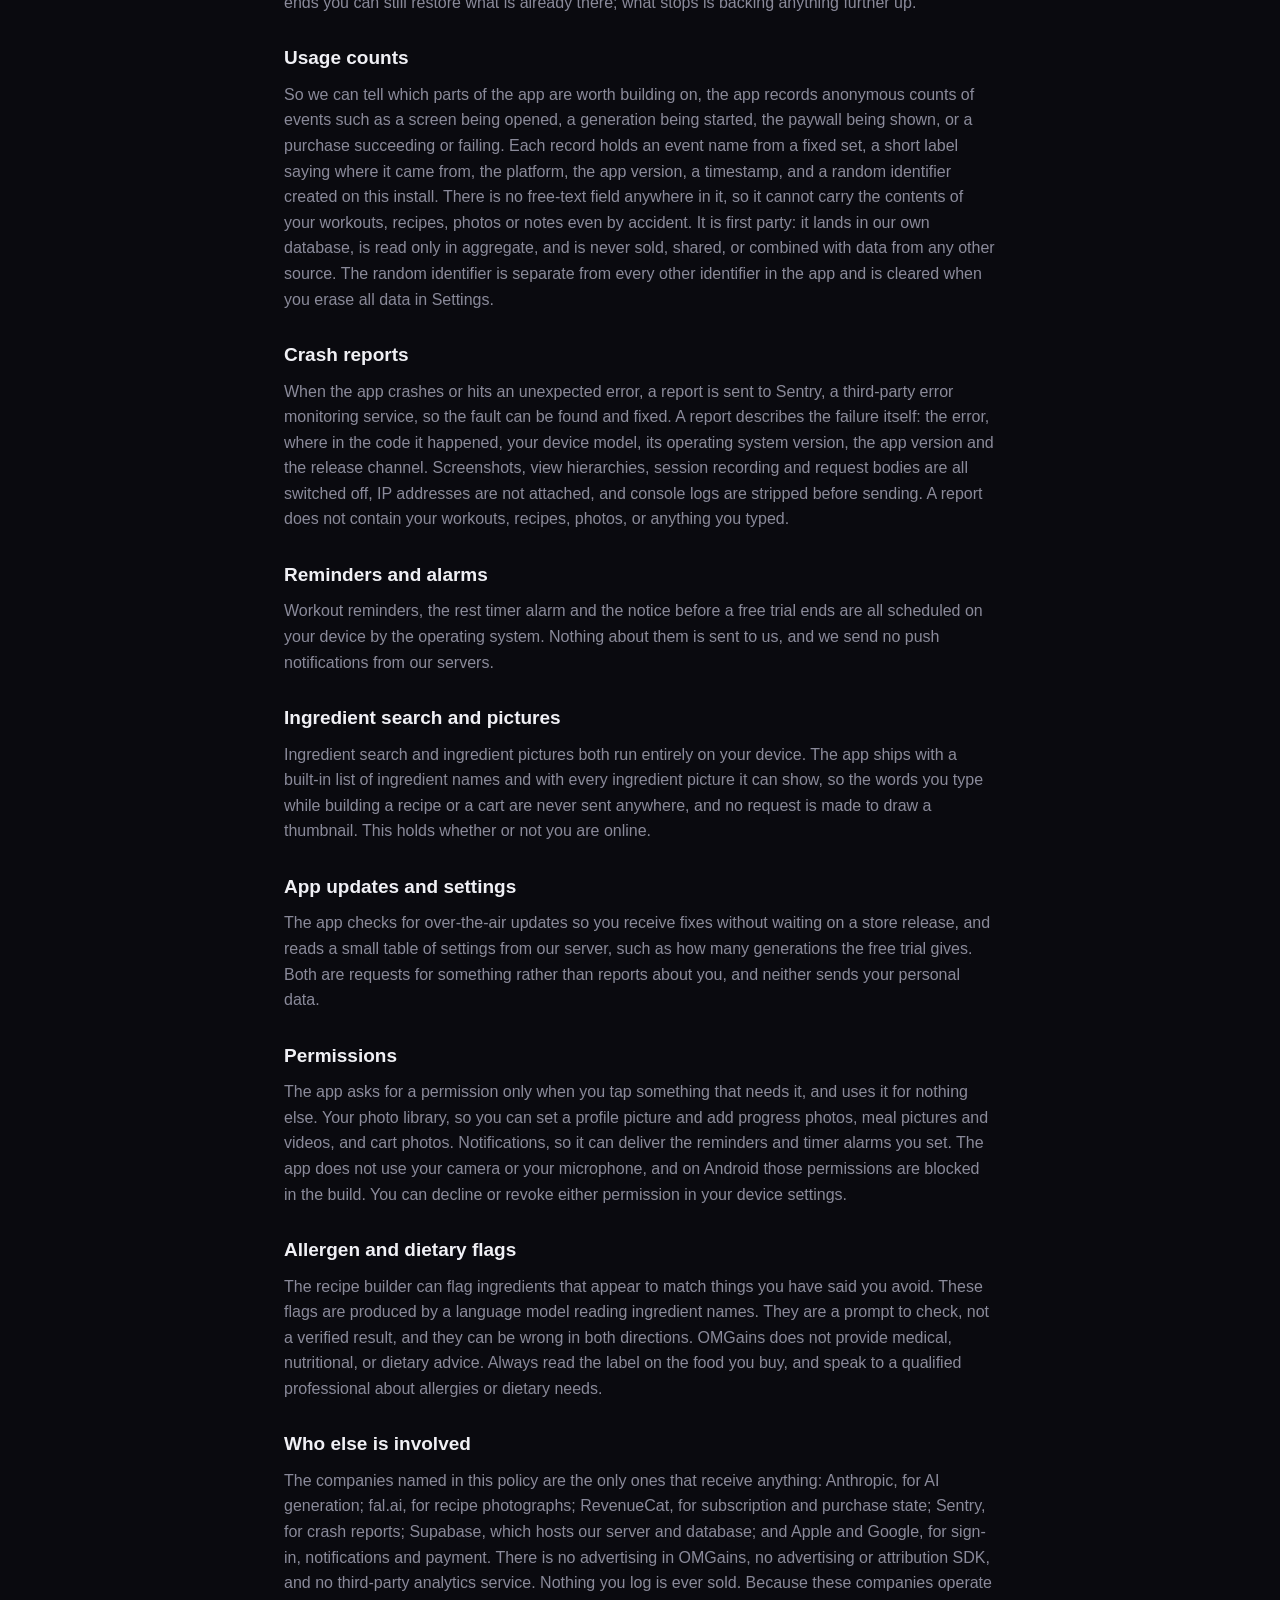
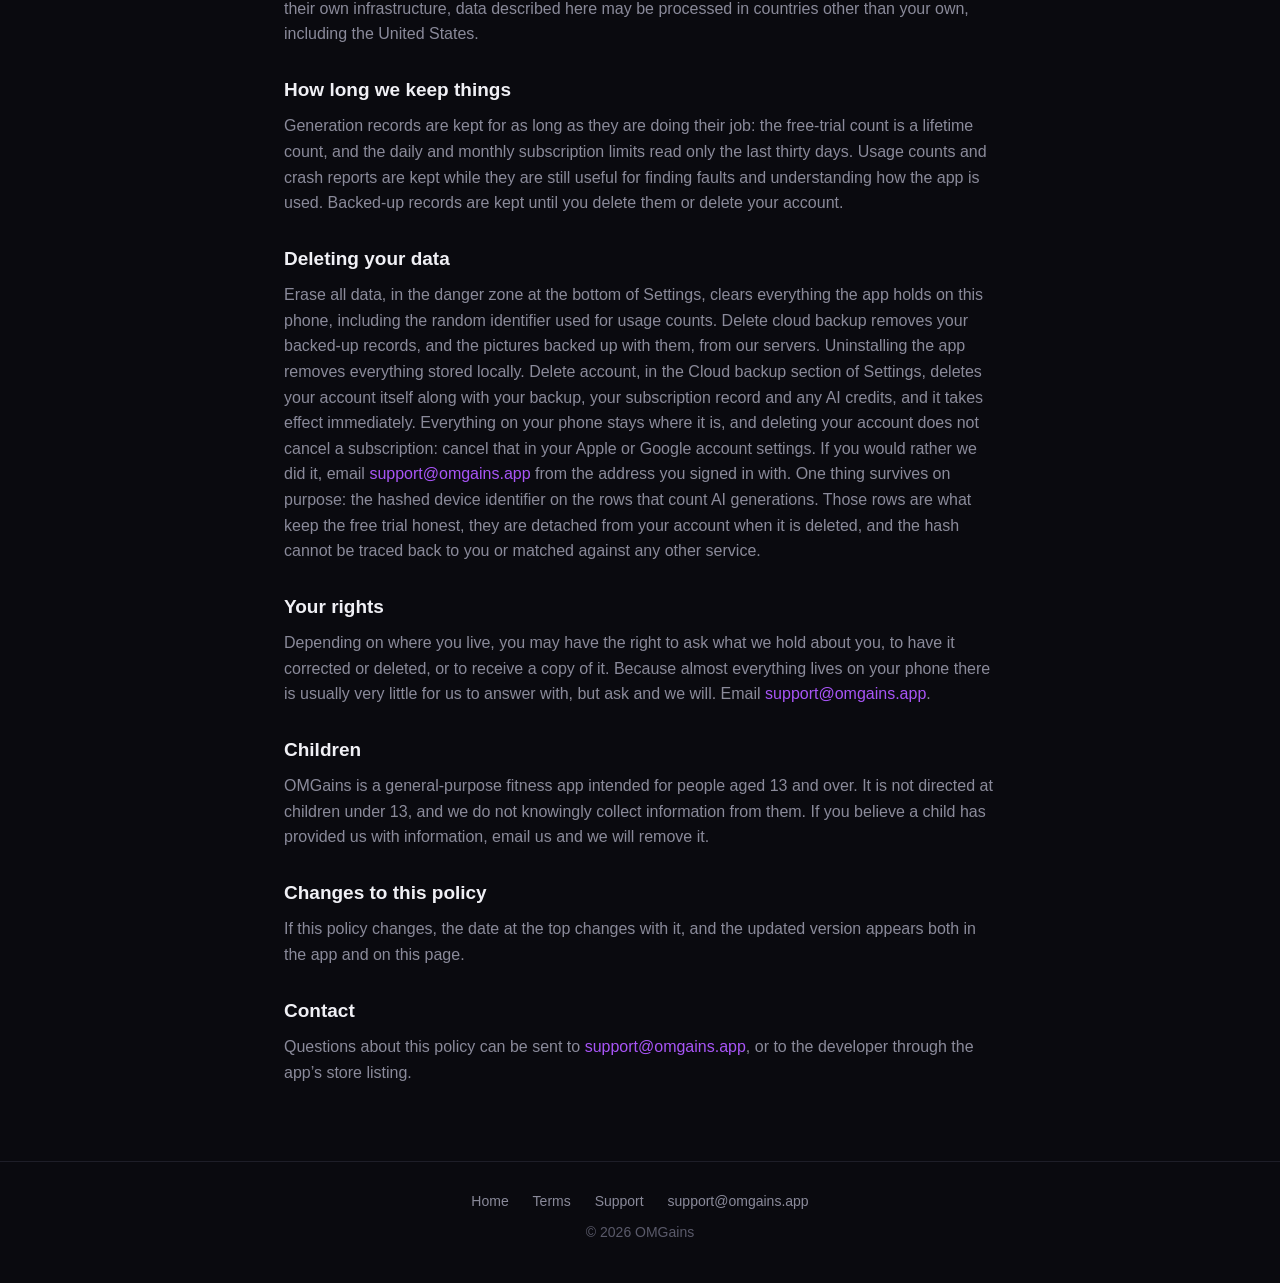
==== commit e7a2a14d: "docs: cloud backup now covers the pictures, not just the records Cloud backup used to carry records " ====
--- a/privacy.html
+++ b/privacy.html
@@ -20,7 +20,7 @@
 
   <main class="legal">
     <h1>Privacy Policy</h1>
-    <p class="updated">Last updated: August 14, 2026</p>
+    <p class="updated">Last updated: August 21, 2026</p>
 
     <p class="lede">OMGains keeps your training on your phone. Workouts, recipes, grocery carts, progress photos and history are stored on the device and are not uploaded to us unless you switch on cloud backup. Three things reach a server: the AI builders, when you tap generate; cloud backup, once you turn it on; and the anonymous counts and crash reports described below. This policy sets out exactly what leaves your device, when, and who receives it.</p>
 
@@ -76,12 +76,12 @@
 
     <section>
       <h2>Cloud backup</h2>
-      <p>Cloud backup is off by default and does nothing until you switch it on, which needs an active Pro subscription and a signed-in account. What is backed up is your workouts, your recipes, your grocery carts and your folders, as data. What is not backed up is your progress photos, your profile picture, any photo or video attached to a meal, exercise or cart, your training history, your weight log, your body stats, your reminders and your settings. Those stay on the phone. Progress photos are the most personal thing in this app, and holding them on a server is a promise we have chosen not to make. A backed-up record includes the file name of a picture attached to it, but never the picture itself.</p>
+      <p>Cloud backup is off by default and does nothing until you switch it on, which needs an active Pro subscription and a signed-in account. What is backed up is your workouts, your recipes, your grocery carts and your folders, including the notes, methods, links, ingredients and settings on them, together with the pictures and videos attached to them: a recipe photograph, a cart photograph, and any photo or video you added to a meal or an exercise. What is not backed up is your progress photos, your profile picture, your training history, your weight log, your body stats, your reminders and your app settings. Those stay on the phone. Progress photos and your profile picture are the most personal images in this app, and holding them on a server is a promise we have chosen not to make.</p>
     </section>
 
     <section>
       <h2>Deleting a backup</h2>
-      <p>Backed-up data is stored against your account and is readable only by you. Delete cloud backup in Settings removes it from our servers and switches backup off, and everything on your phone stays exactly as it is. If your subscription ends you can still restore what is already there; what stops is backing anything further up.</p>
+      <p>Backed-up data is stored against your account and is readable only by you. Files are held in private storage that has no public address: there is no link to a backed-up picture that anyone, including us, can hand out. Delete cloud backup in Settings removes the records and the files from our servers and switches backup off, and everything on your phone stays exactly as it is. If your subscription ends you can still restore what is already there; what stops is backing anything further up.</p>
     </section>
 
     <section>
@@ -131,7 +131,7 @@
 
     <section>
       <h2>Deleting your data</h2>
-      <p>Erase all data, in the danger zone at the bottom of Settings, clears everything the app holds on this phone, including the random identifier used for usage counts. Delete cloud backup removes your backed-up records from our servers. Uninstalling the app removes everything stored locally. Delete account, in the Cloud backup section of Settings, deletes your account itself along with your backup, your subscription record and any AI credits, and it takes effect immediately. Everything on your phone stays where it is, and deleting your account does not cancel a subscription: cancel that in your Apple or Google account settings. If you would rather we did it, email <a href="mailto:support@omgains.app">support@omgains.app</a> from the address you signed in with. One thing survives on purpose: the hashed device identifier on the rows that count AI generations. Those rows are what keep the free trial honest, they are detached from your account when it is deleted, and the hash cannot be traced back to you or matched against any other service.</p>
+      <p>Erase all data, in the danger zone at the bottom of Settings, clears everything the app holds on this phone, including the random identifier used for usage counts. Delete cloud backup removes your backed-up records, and the pictures backed up with them, from our servers. Uninstalling the app removes everything stored locally. Delete account, in the Cloud backup section of Settings, deletes your account itself along with your backup, your subscription record and any AI credits, and it takes effect immediately. Everything on your phone stays where it is, and deleting your account does not cancel a subscription: cancel that in your Apple or Google account settings. If you would rather we did it, email <a href="mailto:support@omgains.app">support@omgains.app</a> from the address you signed in with. One thing survives on purpose: the hashed device identifier on the rows that count AI generations. Those rows are what keep the free trial honest, they are detached from your account when it is deleted, and the hash cannot be traced back to you or matched against any other service.</p>
     </section>
 
     <section>
